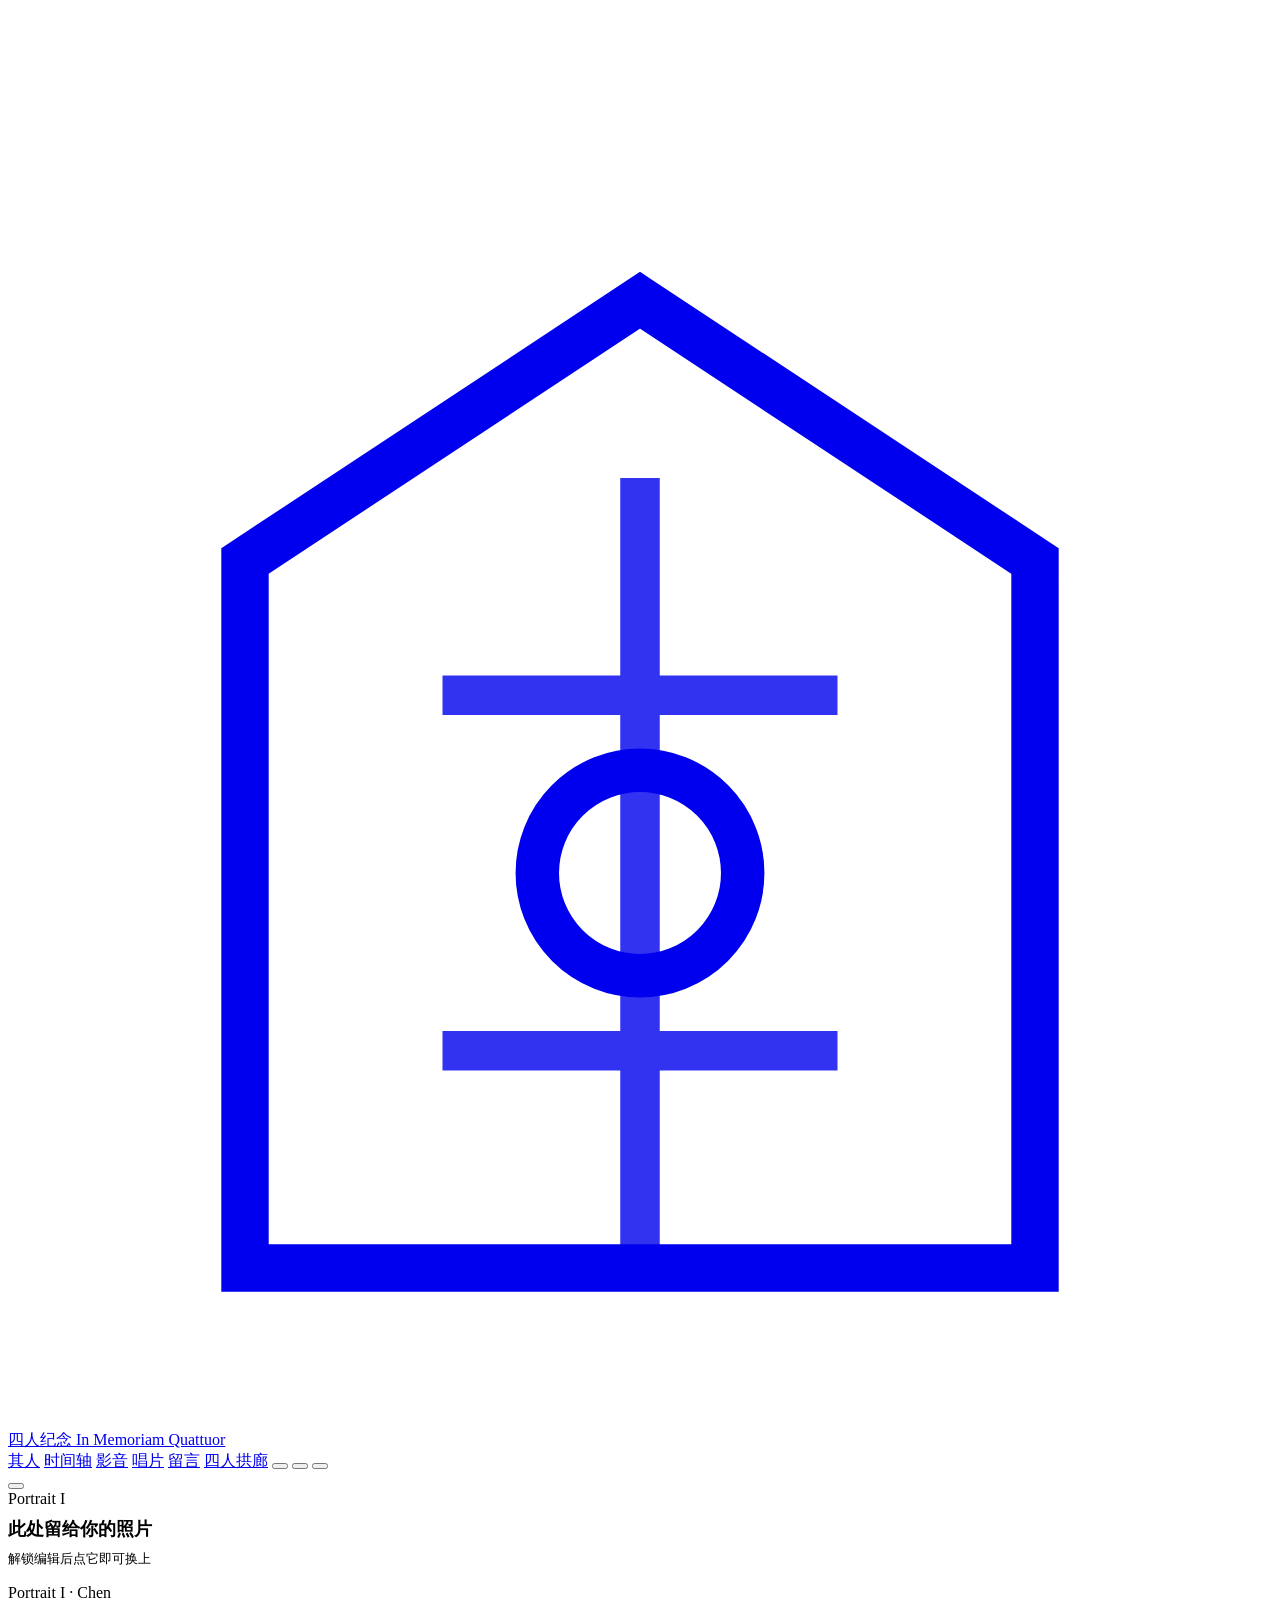
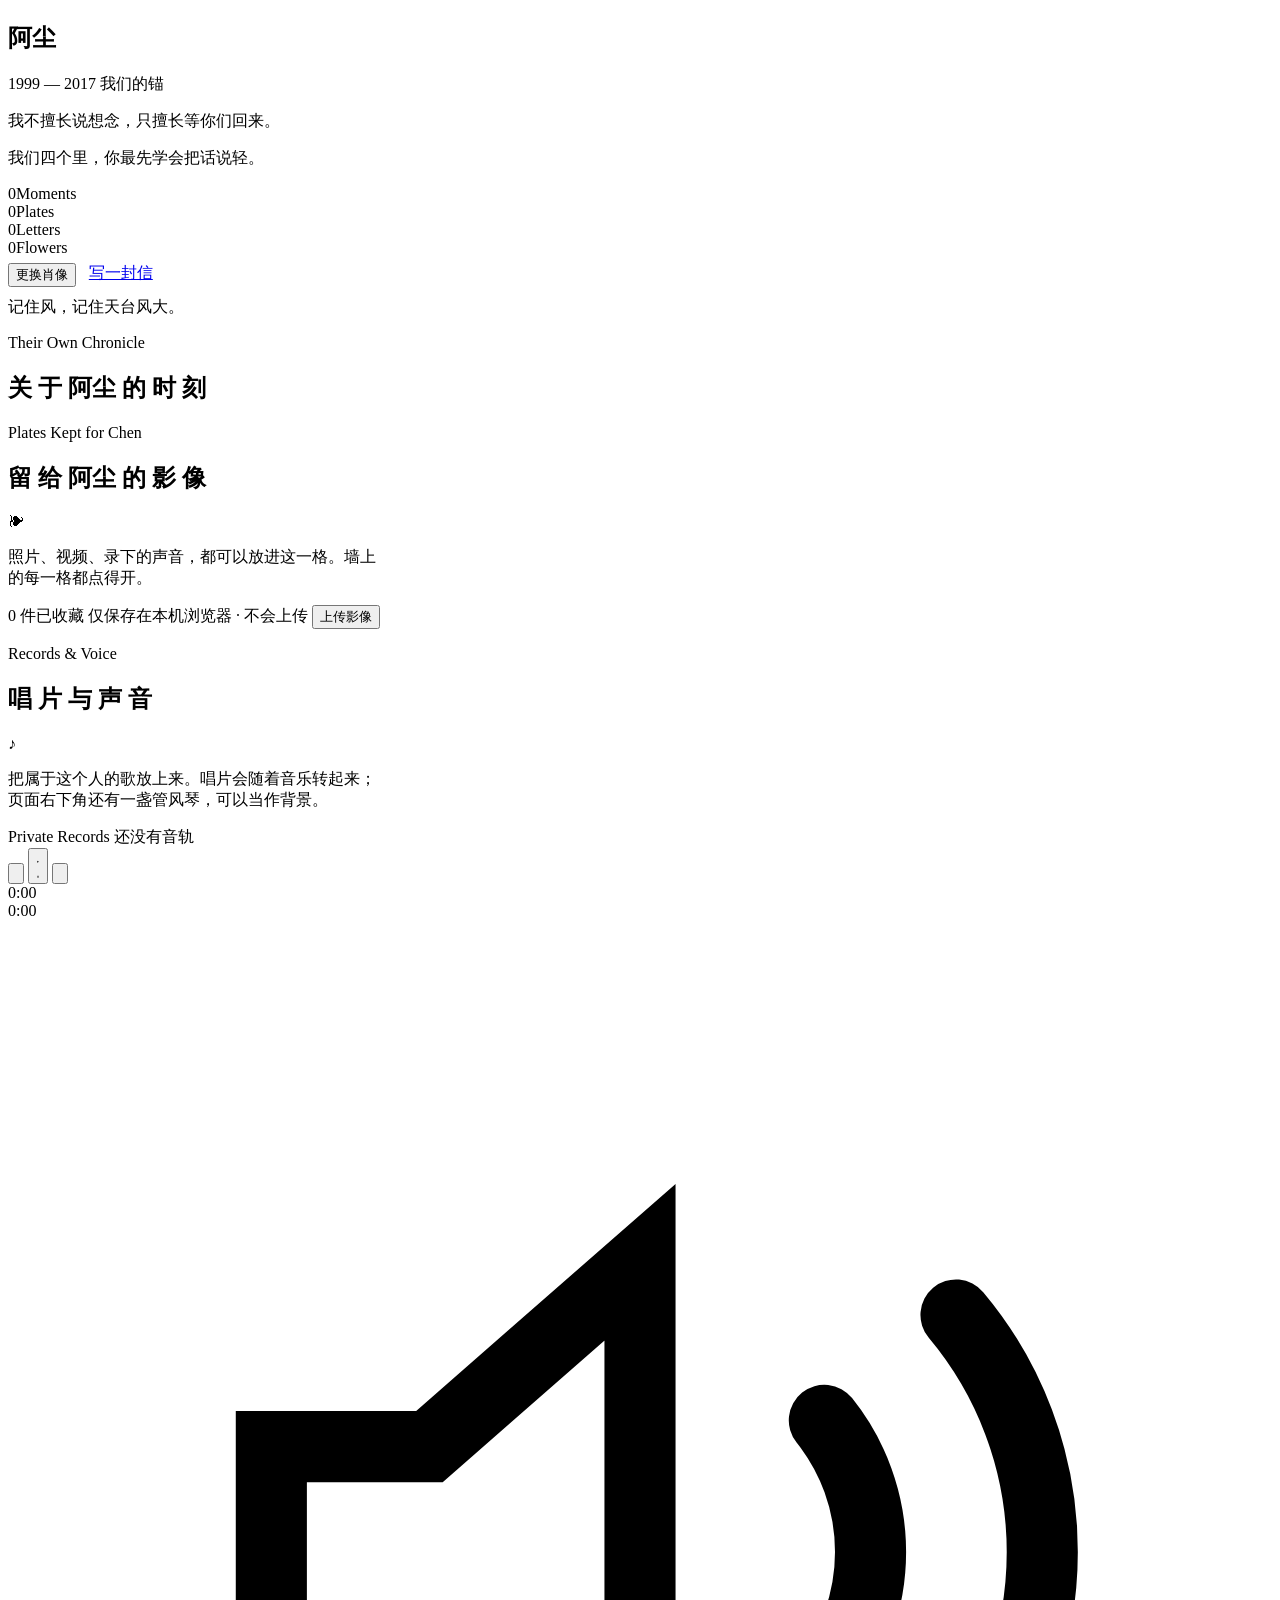
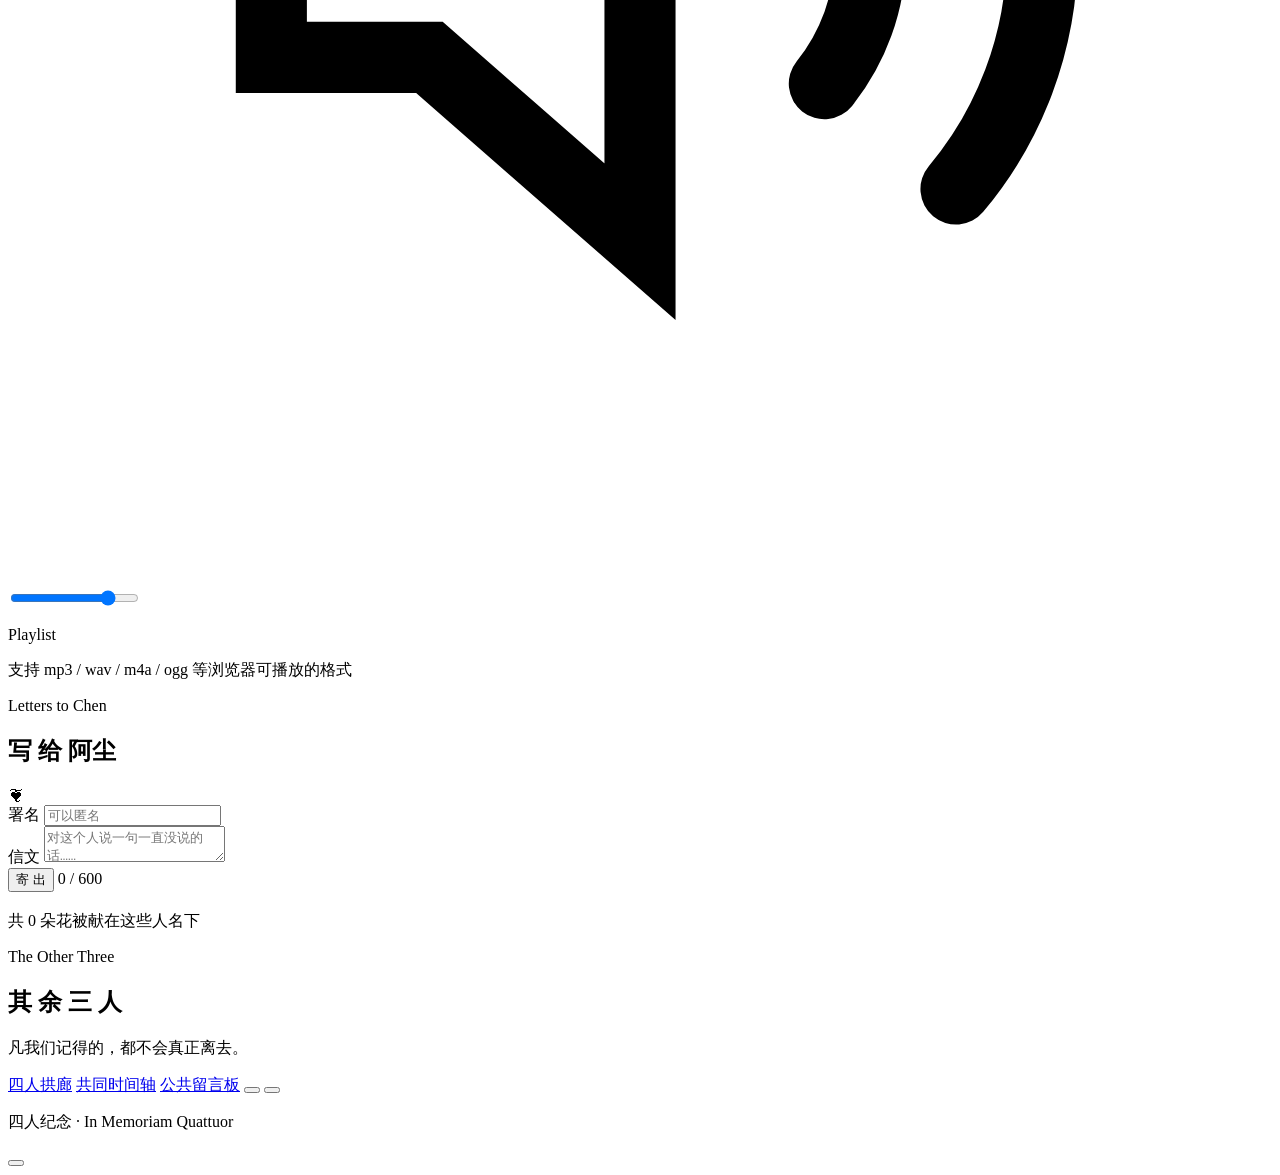
==== person.html @ 2986ec38 "四人纪念：哥特维多利亚风格的四人青春纪念站 纯静态、零依赖、可离线运行。包含四人拱廊、共同时间轴、瀑布相册墙、 留言与献花、个人页（肖像 / 专属时间轴 / 私人影音 / 唱片机）。  - 文字均可在" ====
<!DOCTYPE html>
<html lang="zh-CN" data-theme="dark">
<head>
<meta charset="utf-8">
<meta name="viewport" content="width=device-width, initial-scale=1">
<title>某人的一页 · 四人纪念</title>
<meta name="description" content="一个人的一页：肖像、专属时间轴、影音收藏、私人歌单与留言。">
<meta name="color-scheme" content="dark light">
<link rel="icon" href="data:image/svg+xml,%3Csvg xmlns='http://www.w3.org/2000/svg' viewBox='0 0 32 32'%3E%3Crect width='32' height='32' fill='%2308070a'/%3E%3Cpath d='M16 5l9 6v16H7V11z' fill='none' stroke='%23c3a05a' stroke-width='1.4'/%3E%3Cpath d='M16 9v18M12 14h8' stroke='%23c3a05a' stroke-width='1.2'/%3E%3C/svg%3E">
<link rel="stylesheet" href="assets/css/fonts.css">
<link rel="stylesheet" href="assets/css/theme.css">
<link rel="stylesheet" href="assets/css/pages.css">
</head>
<body data-page="person" data-person="p1">

<div class="lamp" aria-hidden="true"></div>
<canvas class="dust" aria-hidden="true"></canvas>
<div class="vignette" aria-hidden="true"></div>
<div class="grain" aria-hidden="true"></div>

<header class="masthead">
  <a class="brand" href="index.html" aria-label="回到四人拱廊">
    <svg class="brand__mark" viewBox="0 0 32 32" aria-hidden="true">
      <path d="M16 3.5l10 6.6V28H6V10.1z" fill="none" stroke="currentColor" stroke-width="1.2"/>
      <path d="M16 8v20M11 13.5h10M11 22.5h10" stroke="currentColor" stroke-width="1" opacity=".8"/>
      <circle cx="16" cy="18" r="2.6" fill="none" stroke="currentColor" stroke-width="1.1"/>
    </svg>
    <span class="brand__txt">
      <span class="brand__cn" data-text="site.title">四人纪念</span>
      <span class="brand__en" data-text="site.titleEn">In Memoriam Quattuor</span>
    </span>
  </a>

  <nav class="nav" aria-label="本页导航">
    <a href="#who">其人</a>
    <a href="#timeline">时间轴</a>
    <a href="#gallery">影音</a>
    <a href="#records">唱片</a>
    <a href="#letters">留言</a>
    <a href="index.html">四人拱廊</a>
    <span class="nav__tools">
      <button class="icon-btn" type="button" data-ambient aria-label="管风琴氛围音（开关）"></button>
      <button class="icon-btn" type="button" data-theme-toggle aria-label="明暗主题"></button>
      <button class="icon-btn" type="button" data-edit-toggle aria-label="进入编辑模式"></button>
    </span>
  </nav>
  <button class="icon-btn nav__toggle" type="button" data-nav-toggle aria-label="展开导航"></button>
</header>

<main id="top">

  <!-- ── 人物首屏 ────────────────────────────────────────────────── -->
  <section class="profile" id="who">
    <div class="profile__bg" data-profile-bg aria-hidden="true"></div>

    <div class="profile__grid">
      <div class="profile__portrait arch framed" data-portrait="p1" role="img" aria-label="肖像位">
        <span class="corner tr"></span><span class="corner bl"></span>
        <div class="arch__media photo-filter" data-portrait-media>
          <div class="arch__empty" data-portrait-hint>
            <div>
              <div class="mono">Portrait <span data-text="people.p1.sigil">I</span></div>
              <strong class="inscription" style="font-size:1.15rem;display:block;margin:.5rem 0">此处留给你的照片</strong>
              <small class="mono">解锁编辑后点它即可换上</small>
            </div>
          </div>
        </div>
        <div class="card__veil"></div>
      </div>

      <div class="profile__info">
        <p class="eyebrow">Portrait <span data-text="people.p1.sigil">I</span> · <span data-text="people.p1.nameEn">Chen</span></p>

        <h1 class="display display--xl display--gold" data-edit="people.p1.name" data-single>阿尘</h1>

        <div class="profile__meta">
          <span class="chip chip--gold" data-text="people.p1.dates">1999 — 2017</span>
          <span class="chip" data-edit="people.p1.epithet" data-single>我们的锚</span>
        </div>

        <p class="profile__quote" data-edit="people.p1.quote">我不擅长说想念，只擅长等你们回来。</p>

        <p class="profile__words" data-edit="people.p1.words">我们四个里，你最先学会把话说轻。</p>

        <div class="profile__stats">
          <div class="stat"><span class="stat__n" data-count-of="timeline">0</span><span class="stat__k">Moments</span></div>
          <div class="stat"><span class="stat__n" data-count-of="media">0</span><span class="stat__k">Plates</span></div>
          <div class="stat"><span class="stat__n" data-count-of="notes">0</span><span class="stat__k">Letters</span></div>
          <div class="stat"><span class="stat__n" data-count-of="flowers">0</span><span class="stat__k">Flowers</span></div>
        </div>

        <div class="profile__actions" style="display:flex;gap:.8rem;flex-wrap:wrap;margin-top:.4rem">
          <button class="btn btn--ghost btn--sm" type="button" data-portrait-edit="p1">更换肖像</button>
          <a class="btn btn--ghost btn--sm" href="#letters">写一封信</a>
        </div>

        <p class="mono" style="margin-top:.6rem" data-text="people.p1.verse">记住风，记住天台风大。</p>
      </div>
    </div>
  </section>

  <!-- ── 私人时间轴 ──────────────────────────────────────────────── -->
  <section class="section" id="timeline">
    <div class="wrap">
      <div class="section__head section__head--left reveal">
        <p class="eyebrow">Their Own Chronicle</p>
        <h2 class="display display--lg display--gold">关 于 <span data-text="people.p1.name">阿尘</span> 的 时 刻</h2>
        <div class="rule-diamond" style="width:100%;max-width:420px" aria-hidden="true">
          <span class="d"></span><span class="l"></span><span class="d"></span>
        </div>
      </div>

      <div class="tracker" data-tracker>
        <span class="tracker-bar" data-tracker-fill aria-hidden="true"></span>
        <div class="tracker__list" data-timeline></div>
      </div>
    </div>
  </section>

  <!-- ── 影音收藏 ────────────────────────────────────────────────── -->
  <section class="section" id="gallery">
    <div class="wrap wrap--wide">
      <div class="section__head reveal">
        <p class="eyebrow">Plates Kept for <span data-text="people.p1.nameEn">Chen</span></p>
        <h2 class="display display--lg display--gold">留 给 <span data-text="people.p1.name">阿尘</span> 的 影 像</h2>
        <div class="fleuron" aria-hidden="true">❧</div>
        <p class="lead" style="max-width:46ch">照片、视频、录下的声音，都可以放进这一格。墙上的每一格都点得开。</p>
      </div>

      <div class="wall-bar reveal">
        <span class="chip chip--gold"><span data-count-of="media">0</span> 件已收藏</span>
        <span class="mono">仅保存在本机浏览器 · 不会上传</span>
        <span class="spacer"></span>
        <button class="btn btn--sm" type="button" data-wall-upload>上传影像</button>
      </div>

      <div class="wall" data-wall></div>
    </div>
  </section>

  <!-- ── 唱片机与私人歌单 ────────────────────────────────────────── -->
  <section class="section" id="records">
    <div class="wrap">
      <div class="section__head reveal">
        <p class="eyebrow">Records &amp; Voice</p>
        <h2 class="display display--lg display--gold">唱 片 与 声 音</h2>
        <div class="fleuron" aria-hidden="true">♪</div>
        <p class="lead" style="max-width:46ch">把属于这个人的歌放上来。唱片会随着音乐转起来；页面右下角还有一盏管风琴，可以当作背景。</p>
      </div>

      <div class="records">
        <div class="deck framed reveal" data-deck>
          <span class="corner tr"></span><span class="corner bl"></span>
          <div class="disc" data-disc aria-hidden="true"></div>
          <div class="deck__info">
            <span class="deck__sub" data-deck-sub>Private Records</span>
            <span class="deck__now" data-deck-name>还没有音轨</span>
            <div class="deck__controls">
              <button class="icon-btn" type="button" data-deck-prev aria-label="上一首">
                <svg class="ico" viewBox="0 0 24 24" aria-hidden="true"><path d="M7 5.5v13M18 6l-8 6 8 6z" fill="currentColor" stroke="none"/></svg>
              </button>
              <button class="icon-btn" type="button" data-deck-toggle aria-label="播放">
                <svg class="ico ico--play" viewBox="0 0 24 24" aria-hidden="true"><path d="M8 5.5v13l11-6.5z" fill="currentColor" stroke="none"/></svg>
                <svg class="ico ico--pause" viewBox="0 0 24 24" aria-hidden="true"><path d="M9 5.5h3v13H9zM13.5 5.5h3v13h-3z" fill="currentColor" stroke="none"/></svg>
              </button>
              <button class="icon-btn" type="button" data-deck-next aria-label="下一首">
                <svg class="ico" viewBox="0 0 24 24" aria-hidden="true"><path d="M17 5.5v13M6 6l8 6-8 6z" fill="currentColor" stroke="none"/></svg>
              </button>
            </div>
            <div class="deck__controls">
              <span class="deck__time" data-time-cur>0:00</span>
              <div class="seek" data-seek role="slider" aria-label="播放进度" tabindex="0">
                <span class="seek__fill" data-seek-fill></span>
                <span class="seek__knob" data-seek-knob></span>
              </div>
              <span class="deck__time" data-time-dur>0:00</span>
            </div>
            <div class="deck__controls">
              <svg class="ico" viewBox="0 0 24 24" aria-hidden="true"><path d="M5 10h3l4-3.5v11L8 14H5zM15.5 9.5a4 4 0 0 1 0 5M18 7.5a7 7 0 0 1 0 9" fill="none" stroke="currentColor" stroke-width="1.35" stroke-linecap="round"/></svg>
              <input class="volume" type="range" min="0" max="1" step="0.01" value="0.8" data-deck-vol aria-label="音量">
            </div>
          </div>
        </div>

        <div class="reveal">
          <p class="eyebrow" style="margin-bottom:.6rem">Playlist</p>
          <ul class="playlist" data-playlist></ul>
          <p class="mono" style="margin-top:1rem">支持 mp3 / wav / m4a / ogg 等浏览器可播放的格式</p>
        </div>
      </div>
    </div>
  </section>

  <!-- ── 留言 ────────────────────────────────────────────────────── -->
  <section class="section" id="letters">
    <div class="wrap">
      <div class="section__head reveal">
        <p class="eyebrow">Letters to <span data-text="people.p1.nameEn">Chen</span></p>
        <h2 class="display display--lg display--gold">写 给 <span data-text="people.p1.name">阿尘</span></h2>
        <div class="fleuron" aria-hidden="true">❦</div>
      </div>

      <div class="board">
        <div class="notes" data-notes></div>

        <aside class="plate framed reveal">
          <span class="corner tr"></span><span class="corner bl"></span>
          <form class="letter-form" data-letter-form autocomplete="off">
            <input type="hidden" name="to" value="p1">
            <div class="field">
              <label for="who">署名</label>
              <input id="who" name="who" type="text" maxlength="24" placeholder="可以匿名">
            </div>
            <div class="field">
              <label for="what">信文</label>
              <textarea id="what" name="what" maxlength="600" placeholder="对这个人说一句一直没说的话……"></textarea>
            </div>
            <div class="letter-form__foot">
              <button class="btn btn--solid" type="submit">寄 出</button>
              <span class="counter" data-counter>0 / 600</span>
            </div>
          </form>
          <p class="mono" style="margin-top:1.2rem">共 <span data-count-of="flowers">0</span> 朵花被献在这些人名下</p>
        </aside>
      </div>
    </div>
  </section>

  <!-- ── 其余三人 ────────────────────────────────────────────────── -->
  <section class="section">
    <div class="wrap wrap--wide">
      <div class="section__head reveal">
        <p class="eyebrow">The Other Three</p>
        <h2 class="display display--md">其 余 三 人</h2>
      </div>
      <div class="strip reveal" data-strip></div>

      <nav class="pager" data-pager aria-label="翻阅其他三人"></nav>
    </div>
  </section>

</main>

<footer class="footer">
  <div class="footer__inner">
    <p class="footer__verse" data-text="site.footerVerse">凡我们记得的，都不会真正离去。</p>
    <div class="footer__links">
      <a href="index.html">四人拱廊</a>
      <a href="index.html#timeline">共同时间轴</a>
      <a href="index.html#letters">公共留言板</a>
      <button class="icon-btn" type="button" data-ambient aria-label="管风琴氛围音（开关）"></button>
      <button class="icon-btn" type="button" data-edit-toggle aria-label="编辑模式"></button>
    </div>
    <p class="footer__fine"><span data-text="site.title">四人纪念</span> · <span data-text="site.titleEn">In Memoriam Quattuor</span></p>
  </div>
</footer>

<button class="icon-btn to-top" type="button" data-to-top aria-label="回到页首"></button>

<script src="assets/js/store.js"></script>
<script src="assets/js/media.js"></script>
<script src="assets/js/app.js"></script>
</body>
</html>
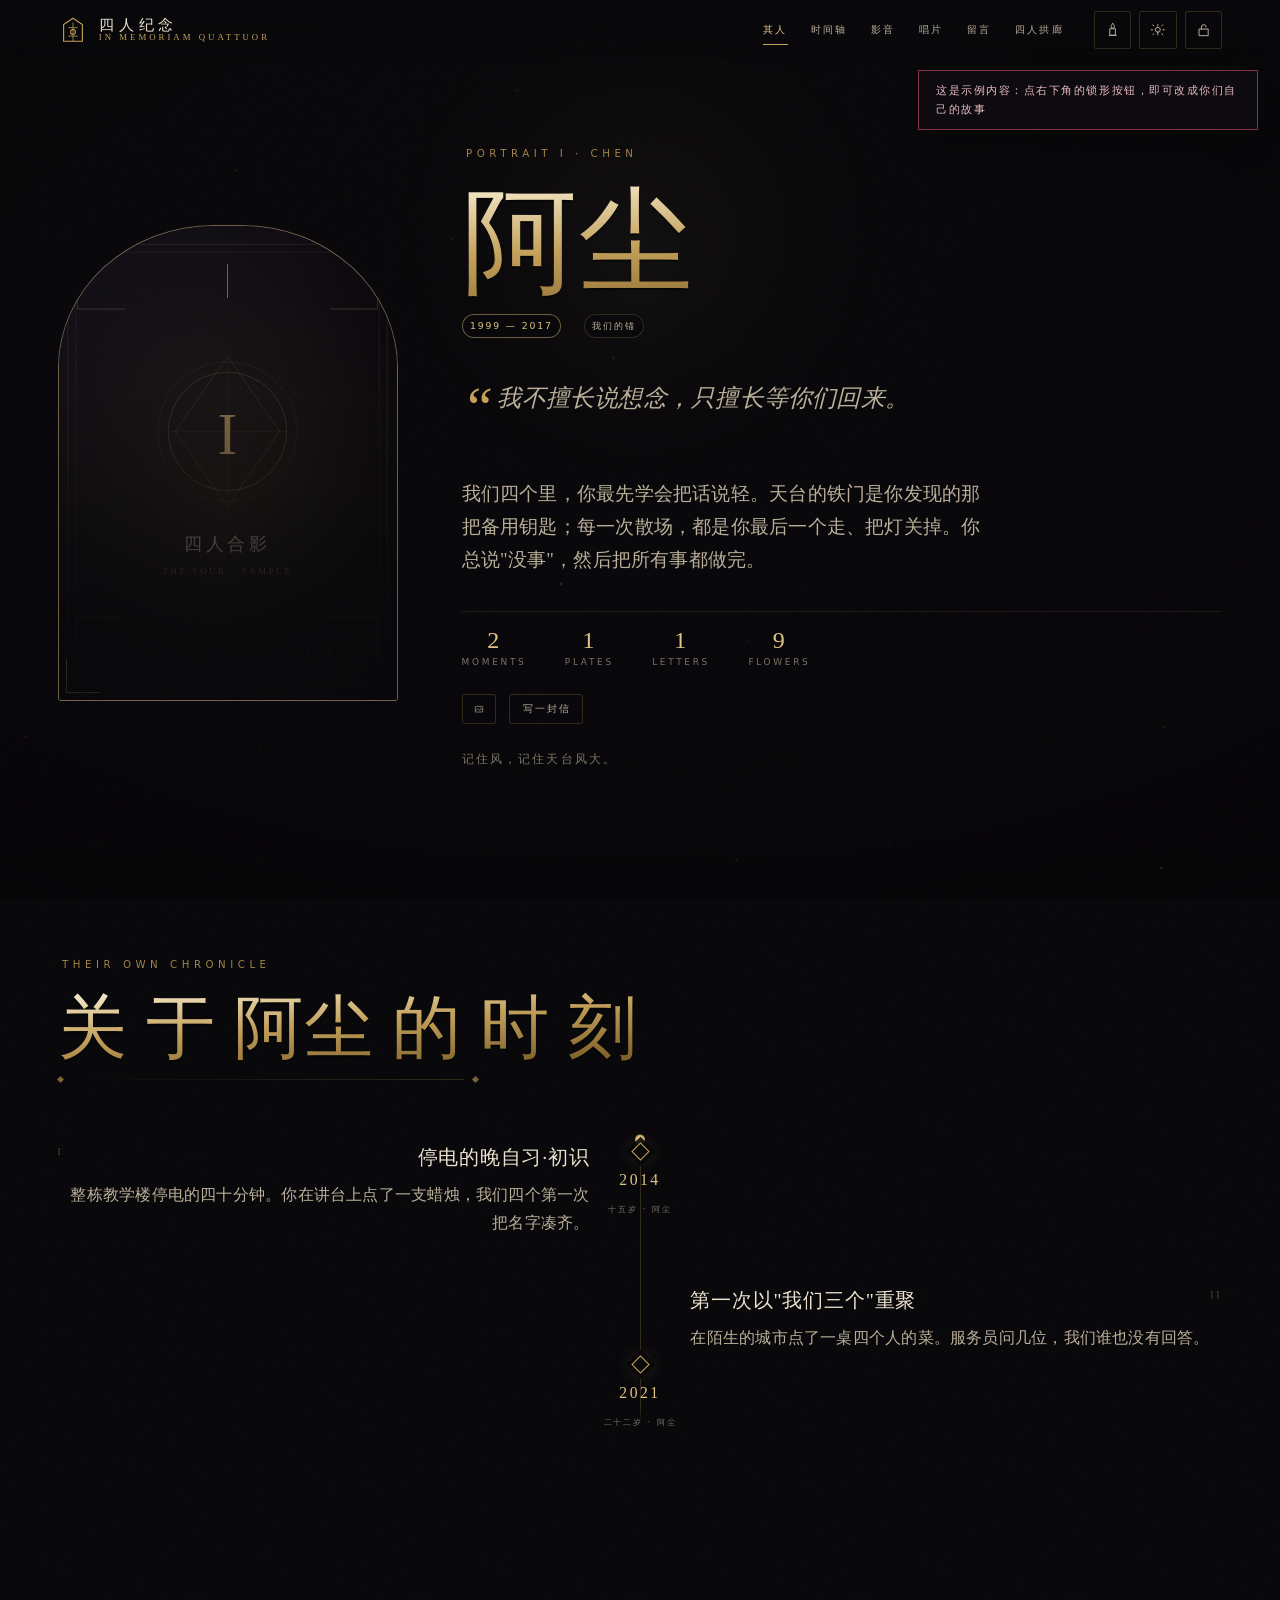
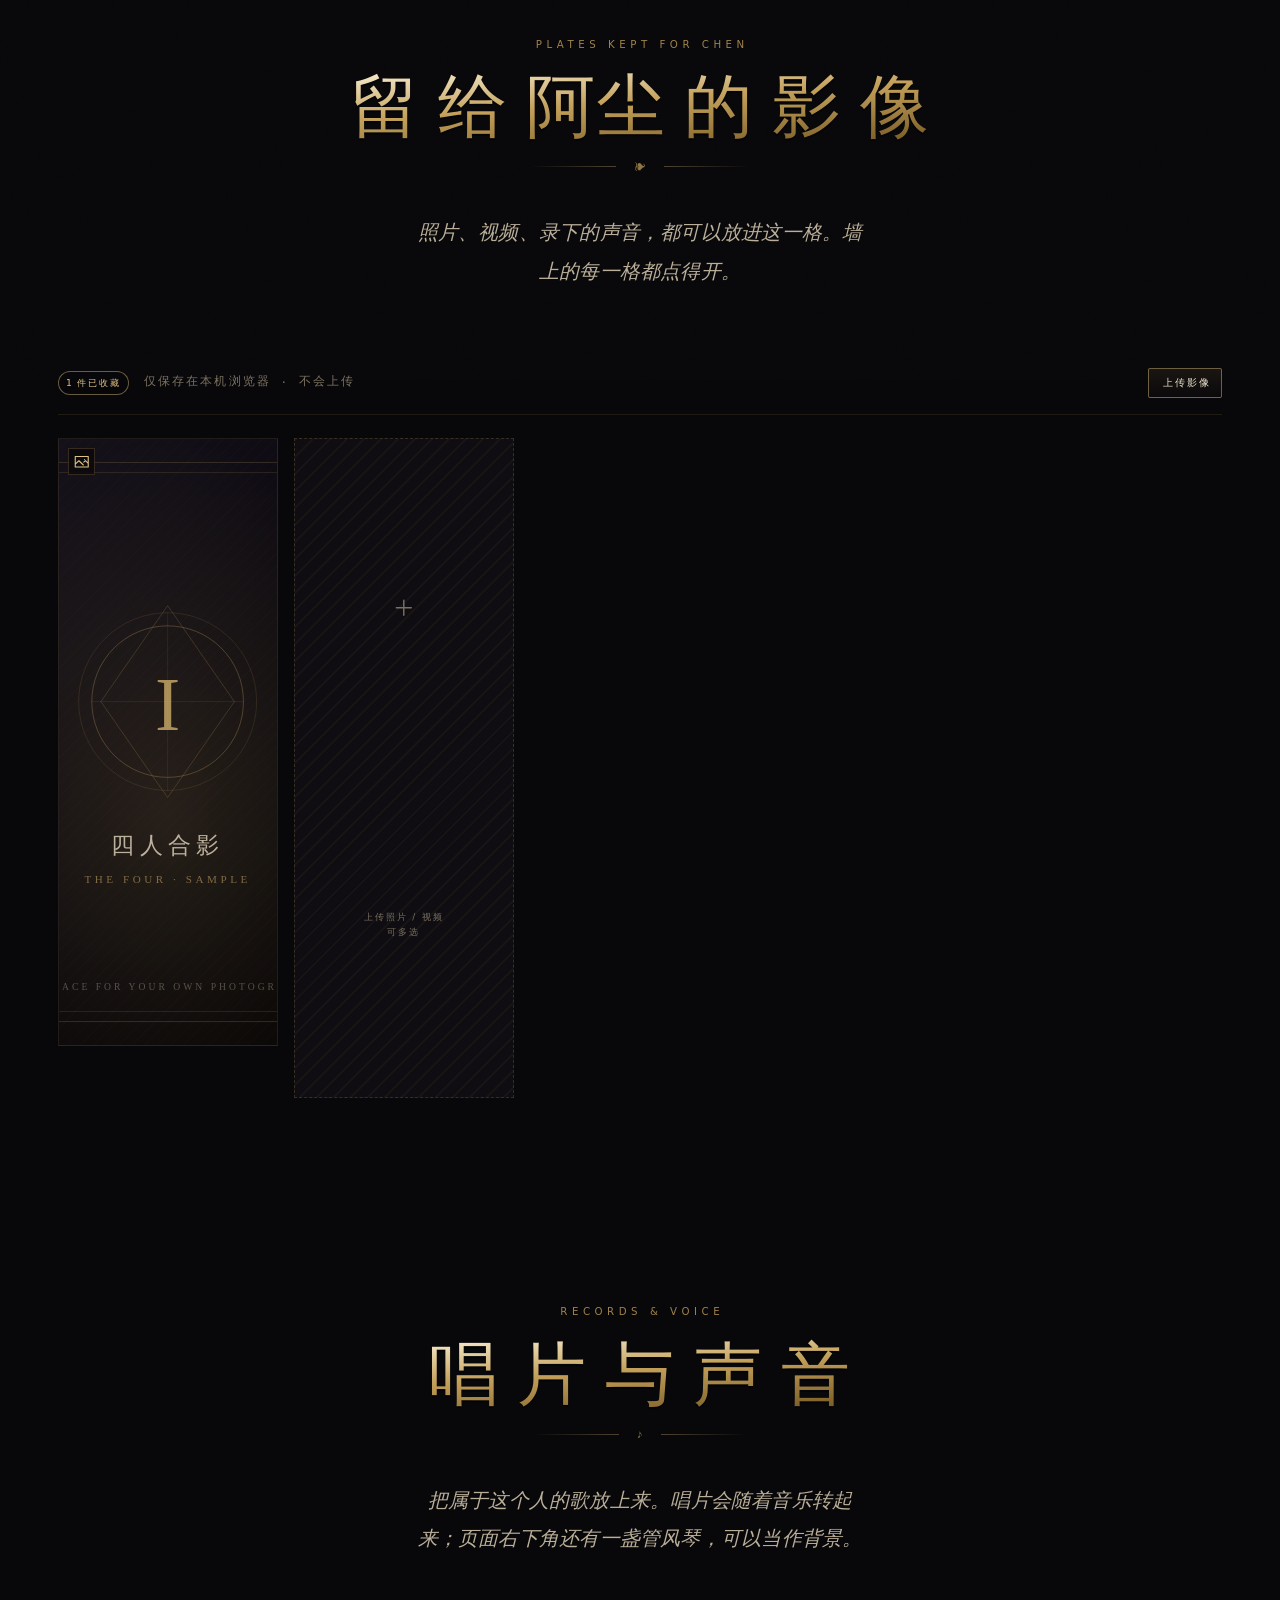
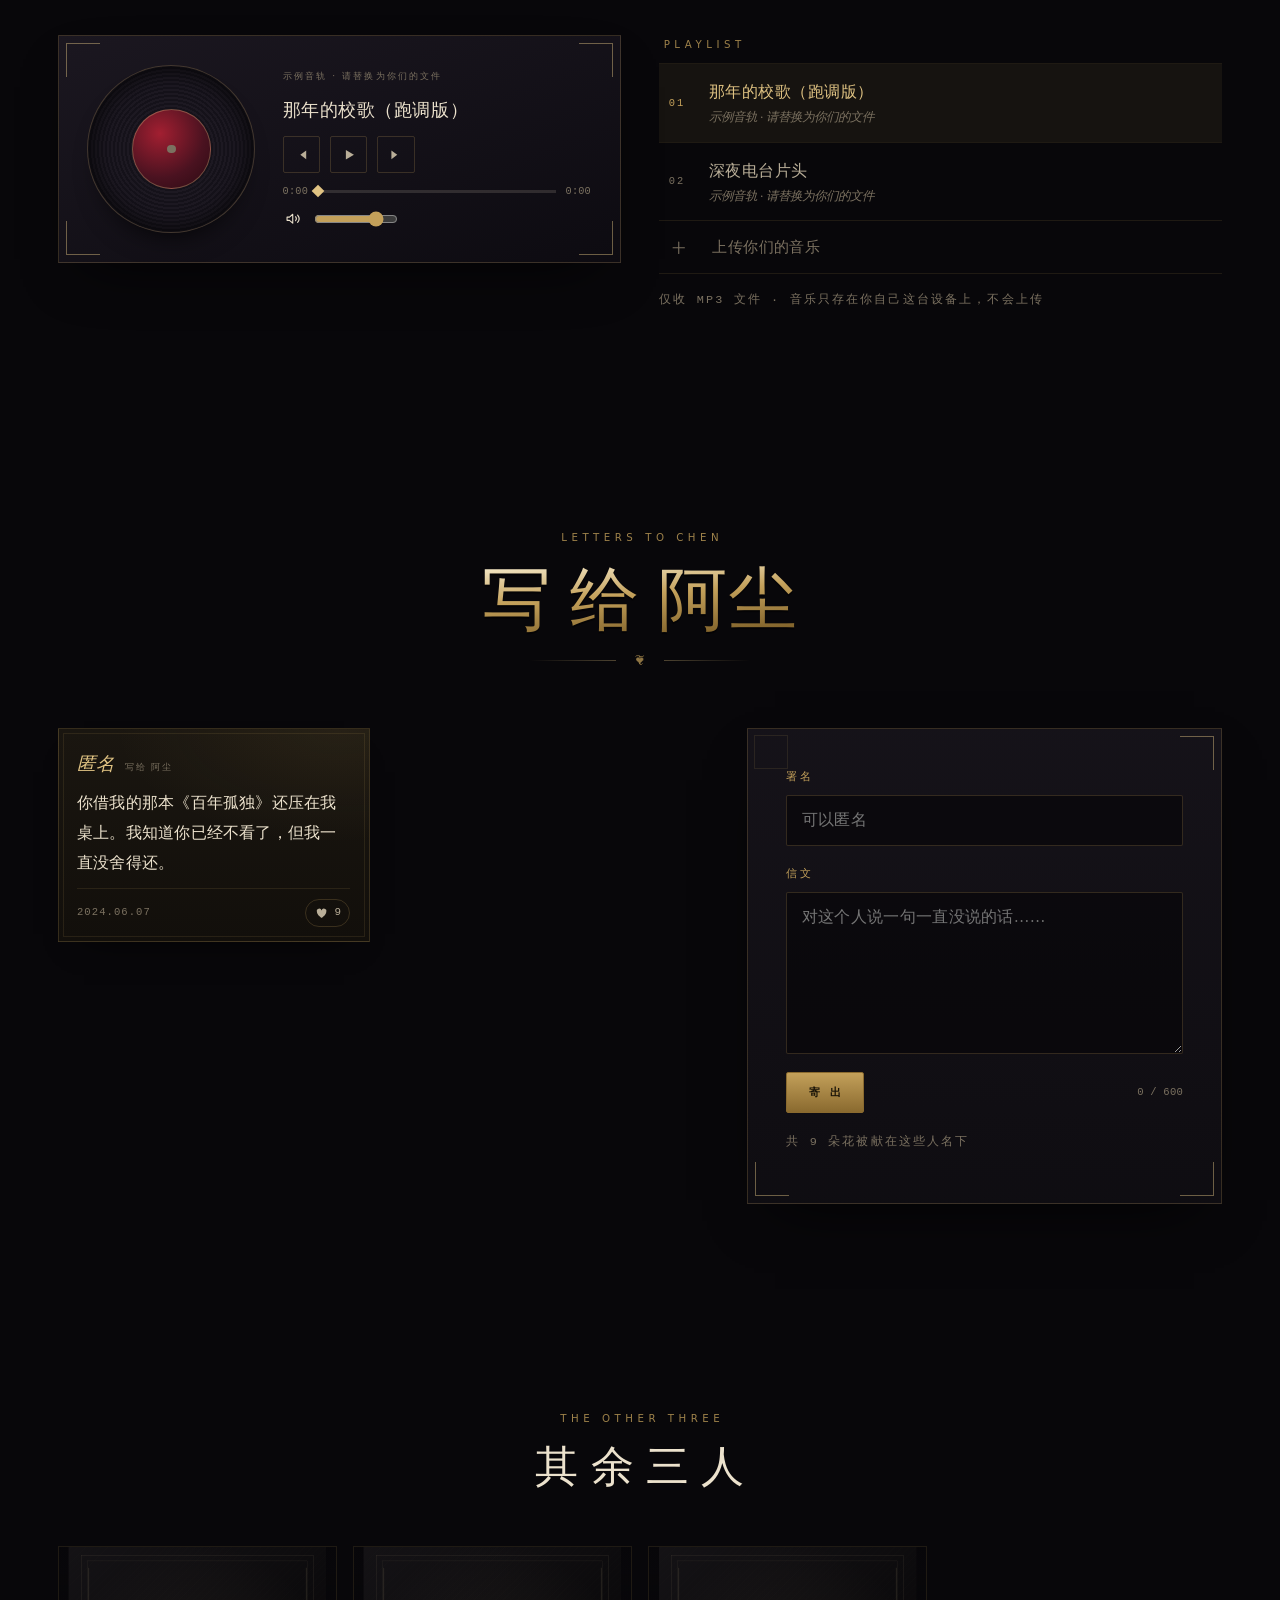
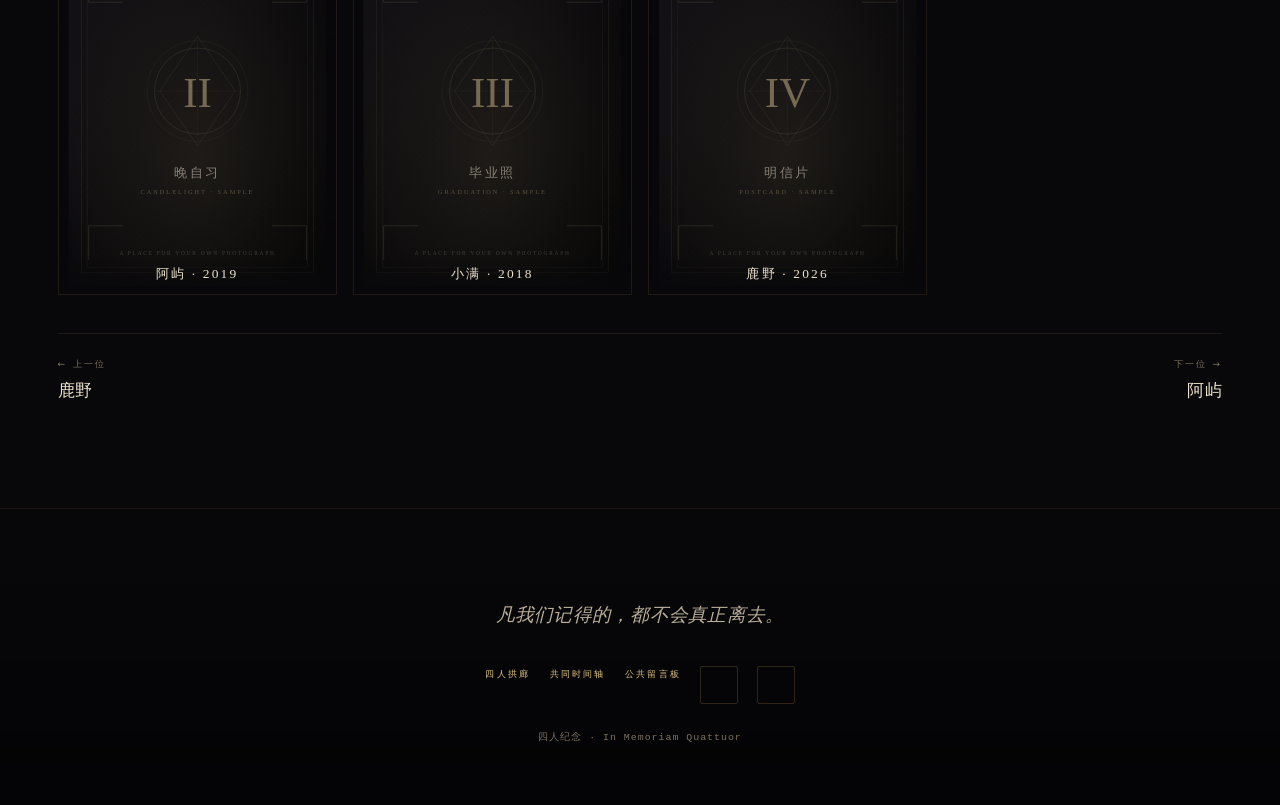
==== commit d5edc1ce: "音乐限收 mp3，「写给」跟随人名并支持自定义称呼，重做留言表单排版 · 上传音乐限定 mp3（audio/mpeg），非 mp3 给出明确提示而不是静默失败 · 「写给」选项改为按当前四人的名字动态" ====
--- a/person.html
+++ b/person.html
@@ -185,7 +185,7 @@
         <div class="reveal">
           <p class="eyebrow" style="margin-bottom:.6rem">Playlist</p>
           <ul class="playlist" data-playlist></ul>
-          <p class="mono" style="margin-top:1rem">支持 mp3 / wav / m4a / ogg 等浏览器可播放的格式</p>
+          <p class="mono" style="margin-top:1rem">仅收 mp3 文件 · 音乐只存在你自己这台设备上，不会上传</p>
         </div>
       </div>
     </div>
@@ -206,7 +206,7 @@
         <aside class="plate framed reveal">
           <span class="corner tr"></span><span class="corner bl"></span>
           <form class="letter-form" data-letter-form autocomplete="off">
-            <input type="hidden" name="to" value="p1">
+            <input type="hidden" name="to" value="p1" data-letter-target>
             <div class="field">
               <label for="who">署名</label>
               <input id="who" name="who" type="text" maxlength="24" placeholder="可以匿名">
--- a/assets/css/fonts.css
+++ b/assets/css/fonts.css
@@ -0,0 +1,112 @@
+/* 自动生成 —— node tools/fetch-fonts.mjs
+ * Google Fonts 的 woff2 已内联为 base64：整站离线可用，file:// 双击打开亦生效。
+ * 该文件缺失也不影响站点运行（theme.css 已声明 System 回退字体栈）。
+ */
+
+@font-face {
+  font-family: 'UnifrakturCook';
+  font-style: normal;
+  font-weight: 700;
+  font-display: swap;
+  src: url([data-uri]) format('woff2');
+  unicode-range: U+0000-00FF, U+0131, U+0152-0153, U+02BB-02BC, U+02C6, U+02DA, U+02DC, U+0304, U+0308, U+0329, U+2000-206F, U+20AC, U+2122, U+2191, U+2193, U+2212, U+2215, U+FEFF, U+FFFD;
+}
+
+@font-face {
+  font-family: 'Cormorant Garamond';
+  font-style: italic;
+  font-weight: 300;
+  font-display: swap;
+  src: url([data-uri]) format('woff2');
+  unicode-range: U+0102-0103, U+0110-0111, U+0128-0129, U+0168-0169, U+01A0-01A1, U+01AF-01B0, U+0300-0301, U+0303-0304, U+0308-0309, U+0323, U+0329, U+1EA0-1EF9, U+20AB;
+}
+
+@font-face {
+  font-family: 'Cormorant Garamond';
+  font-style: italic;
+  font-weight: 300;
+  font-display: swap;
+  src: url([data-uri]) format('woff2');
+  unicode-range: U+0100-02BA, U+02BD-02C5, U+02C7-02CC, U+02CE-02D7, U+02DD-02FF, U+0304, U+0308, U+0329, U+1D00-1DBF, U+1E00-1E9F, U+1EF2-1EFF, U+2020, U+20A0-20AB, U+20AD-20C0, U+2113, U+2C60-2C7F, U+A720-A7FF;
+}
+
+@font-face {
+  font-family: 'Cormorant Garamond';
+  font-style: italic;
+  font-weight: 400;
+  font-display: swap;
+  src: url([data-uri]) format('woff2');
+  unicode-range: U+0102-0103, U+0110-0111, U+0128-0129, U+0168-0169, U+01A0-01A1, U+01AF-01B0, U+0300-0301, U+0303-0304, U+0308-0309, U+0323, U+0329, U+1EA0-1EF9, U+20AB;
+}
+
+@font-face {
+  font-family: 'Cormorant Garamond';
+  font-style: italic;
+  font-weight: 400;
+  font-display: swap;
+  src: url([data-uri]) format('woff2');
+  unicode-range: U+0100-02BA, U+02BD-02C5, U+02C7-02CC, U+02CE-02D7, U+02DD-02FF, U+0304, U+0308, U+0329, U+1D00-1DBF, U+1E00-1E9F, U+1EF2-1EFF, U+2020, U+20A0-20AB, U+20AD-20C0, U+2113, U+2C60-2C7F, U+A720-A7FF;
+}
+
+@font-face {
+  font-family: 'Cormorant Garamond';
+  font-style: normal;
+  font-weight: 300;
+  font-display: swap;
+  src: url([data-uri]) format('woff2');
+  unicode-range: U+0102-0103, U+0110-0111, U+0128-0129, U+0168-0169, U+01A0-01A1, U+01AF-01B0, U+0300-0301, U+0303-0304, U+0308-0309, U+0323, U+0329, U+1EA0-1EF9, U+20AB;
+}
+
+@font-face {
+  font-family: 'Cormorant Garamond';
+  font-style: normal;
+  font-weight: 300;
+  font-display: swap;
+  src: url([data-uri]) format('woff2');
+  unicode-range: U+0100-02BA, U+02BD-02C5, U+02C7-02CC, U+02CE-02D7, U+02DD-02FF, U+0304, U+0308, U+0329, U+1D00-1DBF, U+1E00-1E9F, U+1EF2-1EFF, U+2020, U+20A0-20AB, U+20AD-20C0, U+2113, U+2C60-2C7F, U+A720-A7FF;
+}
+
+@font-face {
+  font-family: 'Cormorant Garamond';
+  font-style: normal;
+  font-weight: 400;
+  font-display: swap;
+  src: url([data-uri]) format('woff2');
+  unicode-range: U+0102-0103, U+0110-0111, U+0128-0129, U+0168-0169, U+01A0-01A1, U+01AF-01B0, U+0300-0301, U+0303-0304, U+0308-0309, U+0323, U+0329, U+1EA0-1EF9, U+20AB;
+}
+
+@font-face {
+  font-family: 'Cormorant Garamond';
+  font-style: normal;
+  font-weight: 400;
+  font-display: swap;
+  src: url([data-uri]) format('woff2');
+  unicode-range: U+0100-02BA, U+02BD-02C5, U+02C7-02CC, U+02CE-02D7, U+02DD-02FF, U+0304, U+0308, U+0329, U+1D00-1DBF, U+1E00-1E9F, U+1EF2-1EFF, U+2020, U+20A0-20AB, U+20AD-20C0, U+2113, U+2C60-2C7F, U+A720-A7FF;
+}
+
+@font-face {
+  font-family: 'Cormorant Garamond';
+  font-style: normal;
+  font-weight: 600;
+  font-display: swap;
+  src: url([data-uri]) format('woff2');
+  unicode-range: U+0102-0103, U+0110-0111, U+0128-0129, U+0168-0169, U+01A0-01A1, U+01AF-01B0, U+0300-0301, U+0303-0304, U+0308-0309, U+0323, U+0329, U+1EA0-1EF9, U+20AB;
+}
+
+@font-face {
+  font-family: 'Cormorant Garamond';
+  font-style: normal;
+  font-weight: 600;
+  font-display: swap;
+  src: url([data-uri]